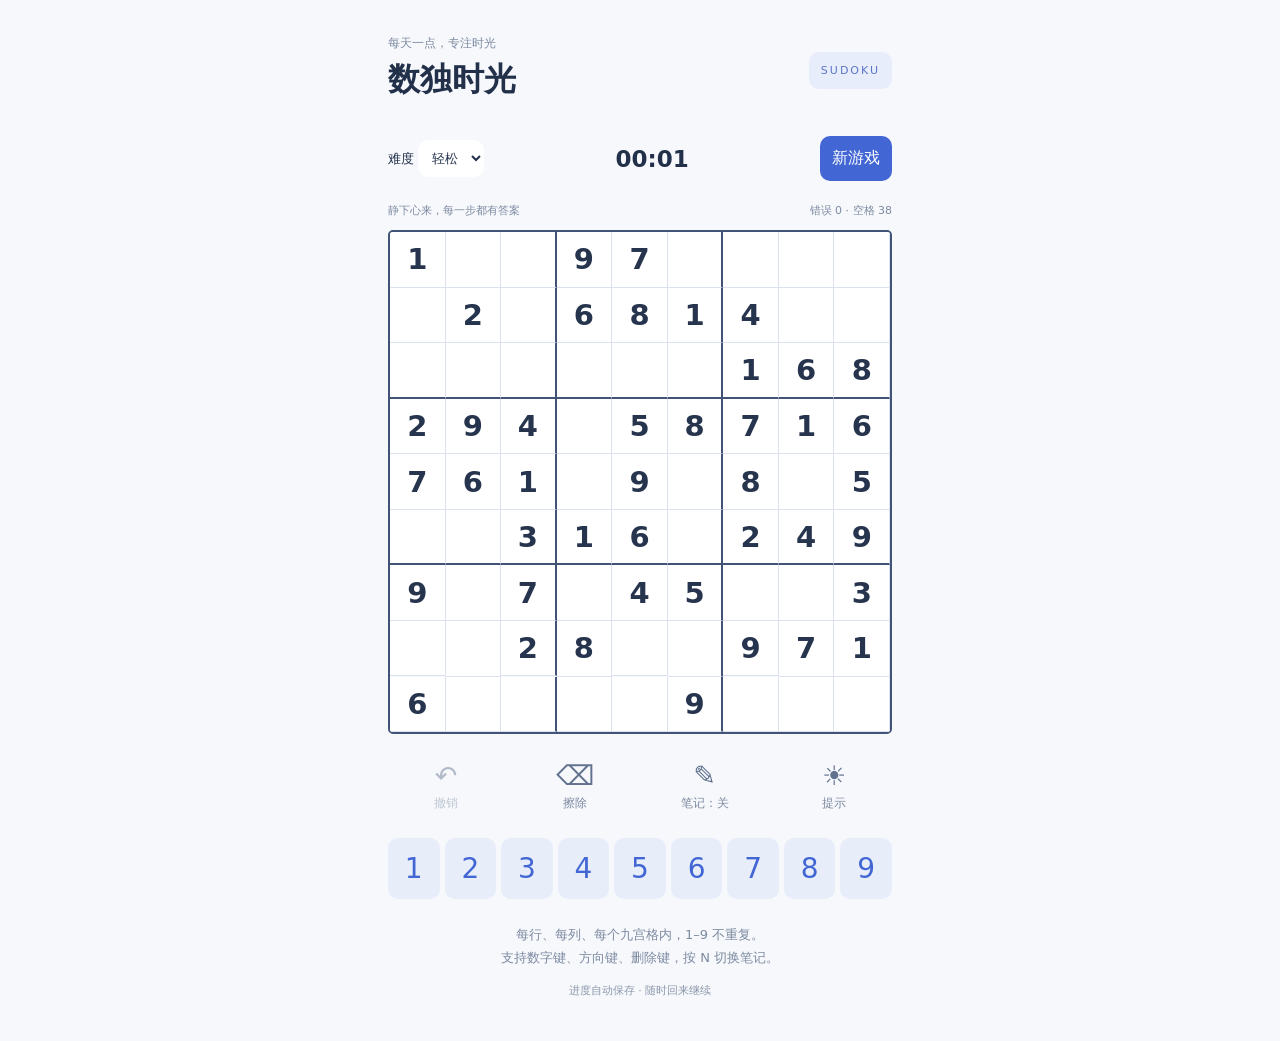
==== index.html @ 9b589465 "Replace WeChat mini program with browser Sudoku game" ====
<!doctype html><html lang="zh-CN"><head><meta charset="utf-8"><meta name="viewport" content="width=device-width,initial-scale=1"><title>数独时光</title><link rel="stylesheet" href="style.css"><script src="utils/sudoku.js" defer></script><script src="web.js" defer></script></head><body><main><header><div><small>每天一点，专注时光</small><h1>数独时光</h1></div><span class="badge">SUDOKU</span></header><section class="toolbar"><label>难度 <select id="difficulty"><option value="0">轻松</option><option value="1">进阶</option><option value="2">挑战</option></select></label><time id="timer">00:00</time><button id="new">新游戏</button></section><p class="stats"><span id="status" role="status"></span><span id="stats"></span></p><div id="board" aria-label="数独棋盘"></div><div class="actions"><button id="undo">↶<small>撤销</small></button><button id="erase">⌫<small>擦除</small></button><button id="notes" aria-pressed="false">✎<small>笔记：关</small></button><button id="hint">☀<small>提示</small></button></div><div id="keyboard" aria-label="数字输入"></div><p class="tip">每行、每列、每个九宫格内，1–9 不重复。<br>支持数字键、方向键、删除键，按 N 切换笔记。</p><p id="saved">进度自动保存 · 随时回来继续</p></main></body></html>
---- style.css ----
*{box-sizing:border-box}body{margin:0;background:#f6f8fc;color:#22304a;font-family:system-ui,sans-serif}main{max-width:540px;margin:auto;padding:32px 18px}header,.toolbar,.stats{display:flex;justify-content:space-between;align-items:center}header{margin-bottom:28px}small{font-size:12px;color:#7d8aa0}h1{font-size:32px;margin:6px 0}.badge{background:#e8edfb;color:#5c76c7;border-radius:10px;padding:12px;font-size:11px;letter-spacing:2px}button,select{font:inherit;cursor:pointer;border:0;border-radius:10px;touch-action:manipulation}button:focus-visible,select:focus-visible{outline:3px solid #e3a63a;outline-offset:-3px}button:disabled{opacity:.45;cursor:default}select{padding:10px;background:white;color:#22304a}.toolbar label{font-size:13px}time{font-size:23px;font-weight:600;font-variant-numeric:tabular-nums}#new{background:#4267d5;color:white;padding:12px}.stats{font-size:11px;color:#7d8aa0;margin:22px 0 12px;gap:8px}#board{display:grid;grid-template-columns:repeat(9,minmax(0,1fr));border:2px solid #415477;border-radius:5px;overflow:hidden}.cell{aspect-ratio:1;min-width:0;border-radius:0;background:white;color:#4267d5;border-right:1px solid #dce2ed;border-bottom:1px solid #dce2ed;font-size:clamp(20px,5vw,29px);padding:0;display:flex;align-items:center;justify-content:center}.fixed{color:#26344e;font-weight:600}.related{background:#f0f3fb}.same{background:#e0e8fc}.selected{background:#c7d6ff;box-shadow:inset 0 0 0 2px #4267d5}.error{color:#c22c47;background:#fff0f2}.box-right{border-right:2px solid #415477}.box-bottom{border-bottom:2px solid #415477}.note-grid{display:grid;grid-template-columns:repeat(3,1fr);width:100%;height:100%;padding:2px}.note-grid span{font-size:clamp(8px,2vw,11px);align-self:center;color:#61718e}.actions{display:flex;justify-content:space-between;margin:18px 0}.actions button{width:23%;background:transparent;color:#61718e;font-size:27px;padding:8px 0}.actions small{display:block;margin-top:4px}.actions .active{background:#e4ebff;color:#4267d5}#keyboard{display:grid;grid-template-columns:repeat(9,minmax(0,1fr));gap:5px}#keyboard button{background:#e8edfa;color:#4267d5;font-size:clamp(20px,5vw,28px);padding:14px 0}.tip{text-align:center;font-size:13px;color:#7d8aa0;line-height:1.8;margin-top:24px}#saved{text-align:center;font-size:11px;color:#8d98ab}@media(max-width:360px){main{padding:22px 10px}.stats{font-size:10px}#keyboard{gap:3px}}
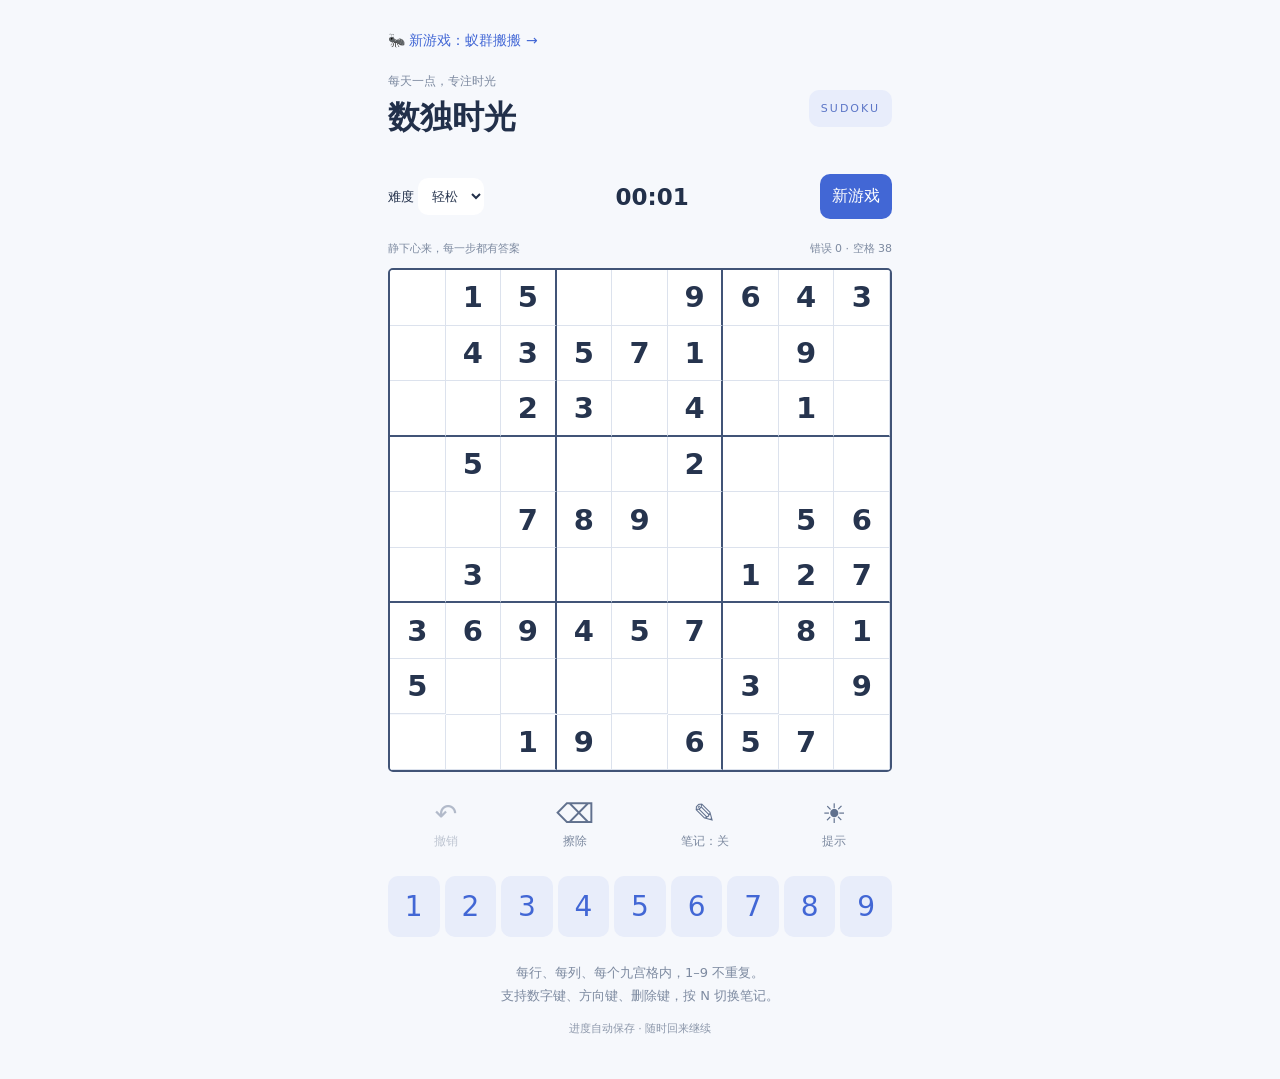
==== commit 5b14255b: "Add ant colony pixel clearing browser game" ====
--- a/index.html
+++ b/index.html
@@ -1 +1 @@
-<!doctype html><html lang="zh-CN"><head><meta charset="utf-8"><meta name="viewport" content="width=device-width,initial-scale=1"><title>数独时光</title><link rel="stylesheet" href="style.css"><script src="utils/sudoku.js" defer></script><script src="web.js" defer></script></head><body><main><header><div><small>每天一点，专注时光</small><h1>数独时光</h1></div><span class="badge">SUDOKU</span></header><section class="toolbar"><label>难度 <select id="difficulty"><option value="0">轻松</option><option value="1">进阶</option><option value="2">挑战</option></select></label><time id="timer">00:00</time><button id="new">新游戏</button></section><p class="stats"><span id="status" role="status"></span><span id="stats"></span></p><div id="board" aria-label="数独棋盘"></div><div class="actions"><button id="undo">↶<small>撤销</small></button><button id="erase">⌫<small>擦除</small></button><button id="notes" aria-pressed="false">✎<small>笔记：关</small></button><button id="hint">☀<small>提示</small></button></div><div id="keyboard" aria-label="数字输入"></div><p class="tip">每行、每列、每个九宫格内，1–9 不重复。<br>支持数字键、方向键、删除键，按 N 切换笔记。</p><p id="saved">进度自动保存 · 随时回来继续</p></main></body></html>
+<!doctype html><html lang="zh-CN"><head><meta charset="utf-8"><meta name="viewport" content="width=device-width,initial-scale=1"><title>数独时光</title><link rel="stylesheet" href="style.css"><script src="utils/sudoku.js" defer></script><script src="web.js" defer></script></head><body><main><a href="colony/" style="display:block;margin-bottom:20px;color:#4267d5;font-size:14px;text-decoration:none">🐜 新游戏：蚁群搬搬 →</a><header><div><small>每天一点，专注时光</small><h1>数独时光</h1></div><span class="badge">SUDOKU</span></header><section class="toolbar"><label>难度 <select id="difficulty"><option value="0">轻松</option><option value="1">进阶</option><option value="2">挑战</option></select></label><time id="timer">00:00</time><button id="new">新游戏</button></section><p class="stats"><span id="status" role="status"></span><span id="stats"></span></p><div id="board" aria-label="数独棋盘"></div><div class="actions"><button id="undo">↶<small>撤销</small></button><button id="erase">⌫<small>擦除</small></button><button id="notes" aria-pressed="false">✎<small>笔记：关</small></button><button id="hint">☀<small>提示</small></button></div><div id="keyboard" aria-label="数字输入"></div><p class="tip">每行、每列、每个九宫格内，1–9 不重复。<br>支持数字键、方向键、删除键，按 N 切换笔记。</p><p id="saved">进度自动保存 · 随时回来继续</p></main></body></html>
